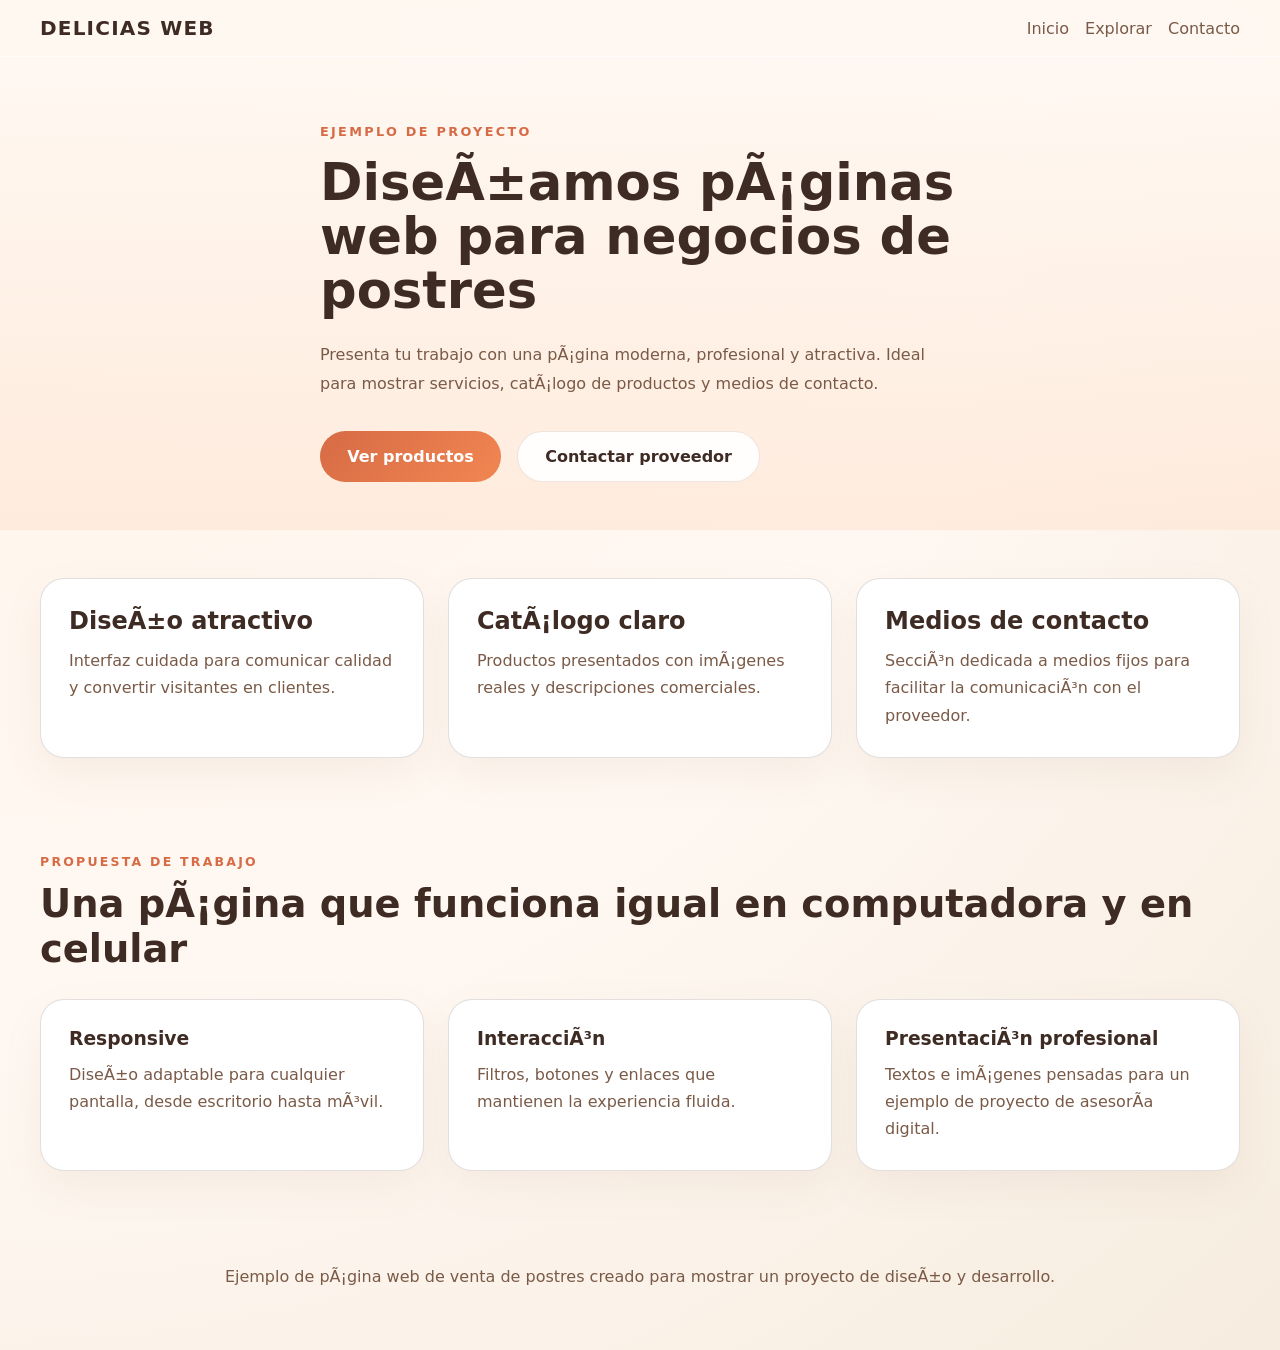
==== index.html @ bb409132 "Initial commit" ====
﻿<!DOCTYPE html>
<html lang="es">
<head>
  <meta charset="UTF-8" />
  <meta name="viewport" content="width=device-width, initial-scale=1.0" />
  <title>Delicias Web | PresentaciÃ³n de proyecto</title>
  <meta name="description" content="PÃ¡gina de presentaciÃ³n de proyecto web para venta de postres creativos." />
  <link rel="stylesheet" href="css/styles.css" />
</head>
<body>
  <header class="site-header">
    <div class="container header-content">
      <strong class="brand">Delicias Web</strong>
      <nav>
        <a href="index.html">Inicio</a>
        <a href="explorar.html">Explorar</a>
        <a href="contacto.html">Contacto</a>
      </nav>
    </div>
  </header>

  <main>
    <section class="hero hero-home">
      <div class="container hero-content">
        <span class="eyebrow">Ejemplo de proyecto</span>
        <h1>DiseÃ±amos pÃ¡ginas web para negocios de postres</h1>
        <p>Presenta tu trabajo con una pÃ¡gina moderna, profesional y atractiva. Ideal para mostrar servicios, catÃ¡logo de productos y medios de contacto.</p>
        <div class="hero-actions">
          <a class="button button-primary" href="explorar.html">Ver productos</a>
          <a class="button button-secondary" href="contacto.html">Contactar proveedor</a>
        </div>
      </div>
    </section>

    <section class="container section-preview">
      <div class="grid-3">
        <article class="feature-card">
          <h2>DiseÃ±o atractivo</h2>
          <p>Interfaz cuidada para comunicar calidad y convertir visitantes en clientes.</p>
        </article>
        <article class="feature-card">
          <h2>CatÃ¡logo claro</h2>
          <p>Productos presentados con imÃ¡genes reales y descripciones comerciales.</p>
        </article>
        <article class="feature-card">
          <h2>Medios de contacto</h2>
          <p>SecciÃ³n dedicada a medios fijos para facilitar la comunicaciÃ³n con el proveedor.</p>
        </article>
      </div>
    </section>

    <section class="container section-showcase">
      <div class="section-header">
        <span>Propuesta de trabajo</span>
        <h2>Una pÃ¡gina que funciona igual en computadora y en celular</h2>
      </div>
      <div class="showcase-grid">
        <div class="showcase-card">
          <h3>Responsive</h3>
          <p>DiseÃ±o adaptable para cualquier pantalla, desde escritorio hasta mÃ³vil.</p>
        </div>
        <div class="showcase-card">
          <h3>InteracciÃ³n</h3>
          <p>Filtros, botones y enlaces que mantienen la experiencia fluida.</p>
        </div>
        <div class="showcase-card">
          <h3>PresentaciÃ³n profesional</h3>
          <p>Textos e imÃ¡genes pensadas para un ejemplo de proyecto de asesorÃ­a digital.</p>
        </div>
      </div>
    </section>
  </main>

  <footer class="site-footer">
    <div class="container">
      <p>Ejemplo de pÃ¡gina web de venta de postres creado para mostrar un proyecto de diseÃ±o y desarrollo.</p>
    </div>
  </footer>
</body>
</html>
---- css/styles.css ----
:root {
  --bg: #fff8f2;
  --surface: #fff;
  --text: #3e2b24;
  --muted: #7a5a47;
  --primary: #d66b45;
  --secondary: #f2c9b6;
  --border: rgba(62, 43, 36, 0.15);
  --radius: 24px;
  font-family: Inter, system-ui, sans-serif;
}

* {
  box-sizing: border-box;
}

html {
  scroll-behavior: smooth;
}

body {
  margin: 0;
  min-height: 100vh;
  background: radial-gradient(circle at top left, #fff3e9 0%, #fff8f2 55%, #f6ecdf 100%);
  color: var(--text);
}

img {
  max-width: 100%;
  display: block;
}

a {
  color: inherit;
}

.container {
  width: min(1200px, calc(100% - 2rem));
  margin: 0 auto;
}

.site-header {
  position: sticky;
  top: 0;
  z-index: 10;
  background: rgba(255, 248, 242, 0.95);
  backdrop-filter: blur(12px);
  border-bottom: 1px solid rgba(255, 255, 255, 0.5);
}

.header-content {
  display: flex;
  align-items: center;
  justify-content: space-between;
  gap: 1rem;
  padding: 1rem 0;
}

.brand {
  font-size: 1.25rem;
  letter-spacing: 0.06em;
  text-transform: uppercase;
}

nav {
  display: flex;
  flex-wrap: wrap;
  gap: 1rem;
}

nav a {
  color: var(--muted);
  text-decoration: none;
  font-weight: 500;
  transition: color 0.2s ease;
}

nav a:hover {
  color: var(--primary);
}

.hero {
  padding: 4rem 0 3rem;
}

.hero-content {
  max-width: 640px;
}

.eyebrow {
  display: inline-block;
  font-weight: 700;
  letter-spacing: 0.18em;
  text-transform: uppercase;
  color: var(--primary);
  font-size: 0.8rem;
}

.hero h1 {
  font-size: clamp(2.5rem, 4vw, 4rem);
  margin: 1rem 0 0;
  line-height: 1.05;
}

.hero p {
  margin: 1.5rem 0 0;
  line-height: 1.8;
  color: var(--muted);
}

.hero-home {
  background: linear-gradient(180deg, rgba(255, 248, 242, 0.95), rgba(254, 232, 216, 0.8));
}

.hero-explore,
.hero-contact {
  background: rgba(255, 255, 255, 0.85);
}

.hero-actions {
  margin-top: 2rem;
  display: flex;
  flex-wrap: wrap;
  gap: 1rem;
}

.button {
  display: inline-flex;
  align-items: center;
  justify-content: center;
  padding: 0.95rem 1.7rem;
  border-radius: 999px;
  text-decoration: none;
  font-weight: 700;
  transition: transform 0.25s ease, box-shadow 0.25s ease;
}

.button-primary {
  background: linear-gradient(135deg, var(--primary), #f28652);
  color: #fff;
}

.button-secondary {
  background: rgba(255, 255, 255, 0.92);
  color: var(--text);
  border: 1px solid rgba(138, 92, 56, 0.16);
}

.button:hover {
  transform: translateY(-2px);
}

.section-preview,
.section-showcase,
.section-products,
.section-contact {
  padding: 3rem 0;
}

.section-header {
  display: grid;
  gap: 0.75rem;
  margin-bottom: 1.75rem;
}

.section-header span {
  color: var(--primary);
  font-weight: 700;
  text-transform: uppercase;
  letter-spacing: 0.18em;
  font-size: 0.78rem;
}

.section-header h2 {
  margin: 0;
  font-size: clamp(2rem, 3vw, 2.75rem);
}

.grid-3 {
  display: grid;
  gap: 1.5rem;
  grid-template-columns: repeat(3, minmax(0, 1fr));
}

.feature-card,
.showcase-card,
.contact-panel,
.product-card {
  background: var(--surface);
  border: 1px solid var(--border);
  border-radius: var(--radius);
  padding: 1.75rem;
  box-shadow: 0 16px 40px rgba(157, 114, 88, 0.08);
}

.feature-card h2,
.showcase-card h3,
.product-card h3,
.contact-item strong {
  margin: 0 0 0.75rem;
}

.feature-card p,
.showcase-card p,
.product-card p,
.contact-item p {
  margin: 0;
  line-height: 1.7;
  color: var(--muted);
}

.showcase-grid {
  display: grid;
  gap: 1.5rem;
  grid-template-columns: repeat(3, minmax(0, 1fr));
}

.filter-row {
  display: flex;
  gap: 1rem;
  flex-wrap: wrap;
  margin-bottom: 1.5rem;
}

.filter-row input,
.filter-row select {
  width: min(320px, 100%);
  border: 1px solid var(--border);
  border-radius: 999px;
  padding: 0.95rem 1.15rem;
  background: #fff;
  color: var(--text);
}

.product-grid {
  display: grid;
  gap: 1.5rem;
  grid-template-columns: repeat(3, minmax(0, 1fr));
}

.product-card {
  display: grid;
  gap: 1rem;
  overflow: hidden;
  transition: transform 0.25s ease, box-shadow 0.25s ease;
}

.product-card:hover {
  transform: translateY(-4px);
}

.product-card img {
  width: 100%;
  height: 220px;
  object-fit: cover;
}

.product-content {
  display: grid;
  gap: 0.75rem;
}

.tag {
  display: inline-flex;
  padding: 0.45rem 0.9rem;
  border-radius: 999px;
  background: rgba(246, 198, 176, 0.55);
  color: var(--text);
  font-size: 0.8rem;
  width: fit-content;
}

.price {
  font-weight: 700;
  color: var(--primary);
}

.contact-panel {
  display: grid;
  gap: 1rem;
}

.contact-item {
  background: rgba(255, 248, 242, 0.95);
  border-radius: 24px;
  padding: 1.25rem;
}

.contact-item strong {
  display: block;
  font-weight: 700;
  margin-bottom: 0.5rem;
}

.site-footer {
  padding: 2rem 0 3rem;
  color: var(--muted);
  text-align: center;
}

@media (max-width: 980px) {
  .header-content,
  .hero-content,
  .grid-3,
  .showcase-grid,
  .product-grid,
  .contact-panel {
    gap: 1rem;
  }

  .header-content {
    flex-direction: column;
    align-items: flex-start;
  }

  .product-grid,
  .showcase-grid,
  .grid-3,
  .contact-panel {
    grid-template-columns: 1fr;
  }
}

@media (max-width: 620px) {
  .header-content {
    padding: 0.75rem 0;
  }

  nav {
    width: 100%;
  }

  .hero {
    padding-top: 2rem;
  }

  .filter-row {
    flex-direction: column;
  }
}
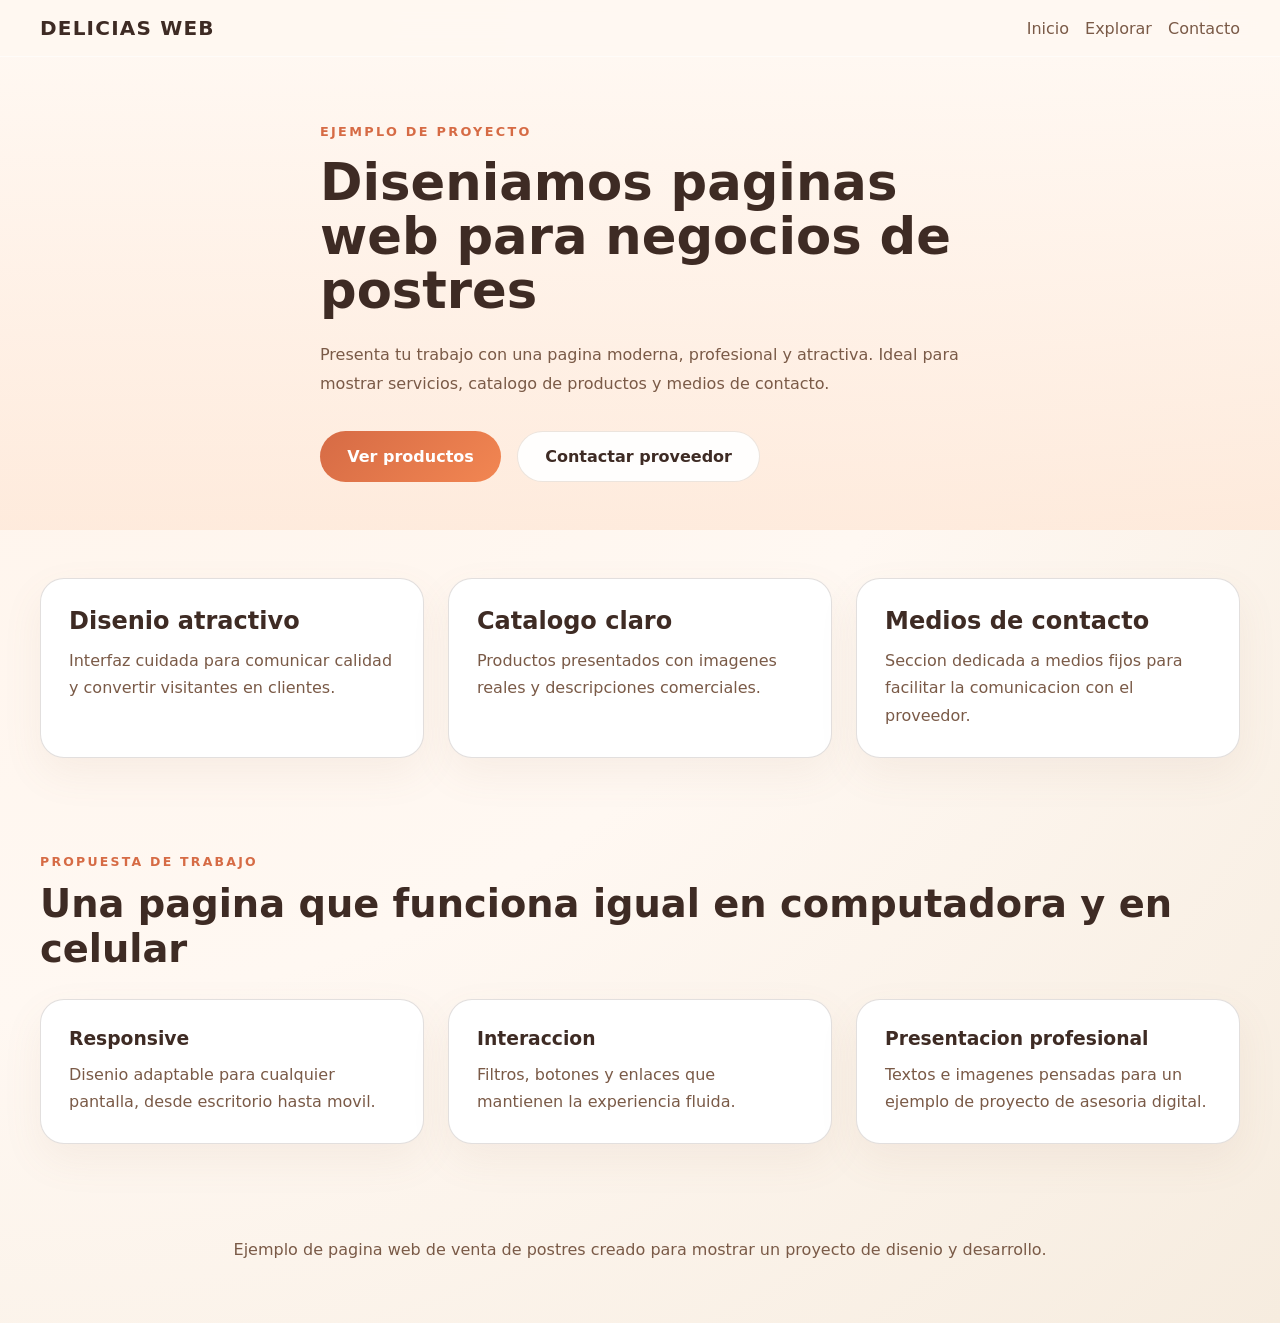
==== commit 98a64c80: "Update repository with latest changes" ====
--- a/index.html
+++ b/index.html
@@ -3,8 +3,8 @@
 <head>
   <meta charset="UTF-8" />
   <meta name="viewport" content="width=device-width, initial-scale=1.0" />
-  <title>Delicias Web | PresentaciÃ³n de proyecto</title>
-  <meta name="description" content="PÃ¡gina de presentaciÃ³n de proyecto web para venta de postres creativos." />
+  <title>Delicias Web | Presentación de proyecto</title>
+  <meta name="description" content="Pagina de presentación de proyecto web para venta de postres creativos." />
   <link rel="stylesheet" href="css/styles.css" />
 </head>
 <body>
@@ -23,8 +23,8 @@
     <section class="hero hero-home">
       <div class="container hero-content">
         <span class="eyebrow">Ejemplo de proyecto</span>
-        <h1>DiseÃ±amos pÃ¡ginas web para negocios de postres</h1>
-        <p>Presenta tu trabajo con una pÃ¡gina moderna, profesional y atractiva. Ideal para mostrar servicios, catÃ¡logo de productos y medios de contacto.</p>
+        <h1>Diseniamos paginas web para negocios de postres</h1>
+        <p>Presenta tu trabajo con una pagina moderna, profesional y atractiva. Ideal para mostrar servicios, catalogo de productos y medios de contacto.</p>
         <div class="hero-actions">
           <a class="button button-primary" href="explorar.html">Ver productos</a>
           <a class="button button-secondary" href="contacto.html">Contactar proveedor</a>
@@ -35,16 +35,16 @@
     <section class="container section-preview">
       <div class="grid-3">
         <article class="feature-card">
-          <h2>DiseÃ±o atractivo</h2>
+          <h2>Disenio atractivo</h2>
           <p>Interfaz cuidada para comunicar calidad y convertir visitantes en clientes.</p>
         </article>
         <article class="feature-card">
-          <h2>CatÃ¡logo claro</h2>
-          <p>Productos presentados con imÃ¡genes reales y descripciones comerciales.</p>
+          <h2>Catalogo claro</h2>
+          <p>Productos presentados con imagenes reales y descripciones comerciales.</p>
         </article>
         <article class="feature-card">
           <h2>Medios de contacto</h2>
-          <p>SecciÃ³n dedicada a medios fijos para facilitar la comunicaciÃ³n con el proveedor.</p>
+          <p>Seccion dedicada a medios fijos para facilitar la comunicacion con el proveedor.</p>
         </article>
       </div>
     </section>
@@ -52,20 +52,20 @@
     <section class="container section-showcase">
       <div class="section-header">
         <span>Propuesta de trabajo</span>
-        <h2>Una pÃ¡gina que funciona igual en computadora y en celular</h2>
+        <h2>Una pagina que funciona igual en computadora y en celular</h2>
       </div>
       <div class="showcase-grid">
         <div class="showcase-card">
           <h3>Responsive</h3>
-          <p>DiseÃ±o adaptable para cualquier pantalla, desde escritorio hasta mÃ³vil.</p>
+          <p>Disenio adaptable para cualquier pantalla, desde escritorio hasta movil.</p>
         </div>
         <div class="showcase-card">
-          <h3>InteracciÃ³n</h3>
+          <h3>Interaccion</h3>
           <p>Filtros, botones y enlaces que mantienen la experiencia fluida.</p>
         </div>
         <div class="showcase-card">
-          <h3>PresentaciÃ³n profesional</h3>
-          <p>Textos e imÃ¡genes pensadas para un ejemplo de proyecto de asesorÃ­a digital.</p>
+          <h3>Presentacion profesional</h3>
+          <p>Textos e imagenes pensadas para un ejemplo de proyecto de asesoria digital.</p>
         </div>
       </div>
     </section>
@@ -73,9 +73,10 @@
 
   <footer class="site-footer">
     <div class="container">
-      <p>Ejemplo de pÃ¡gina web de venta de postres creado para mostrar un proyecto de diseÃ±o y desarrollo.</p>
+      <p>Ejemplo de pagina web de venta de postres creado para mostrar un proyecto de disenio y desarrollo.</p>
     </div>
   </footer>
 </body>
 </html>
 
+
